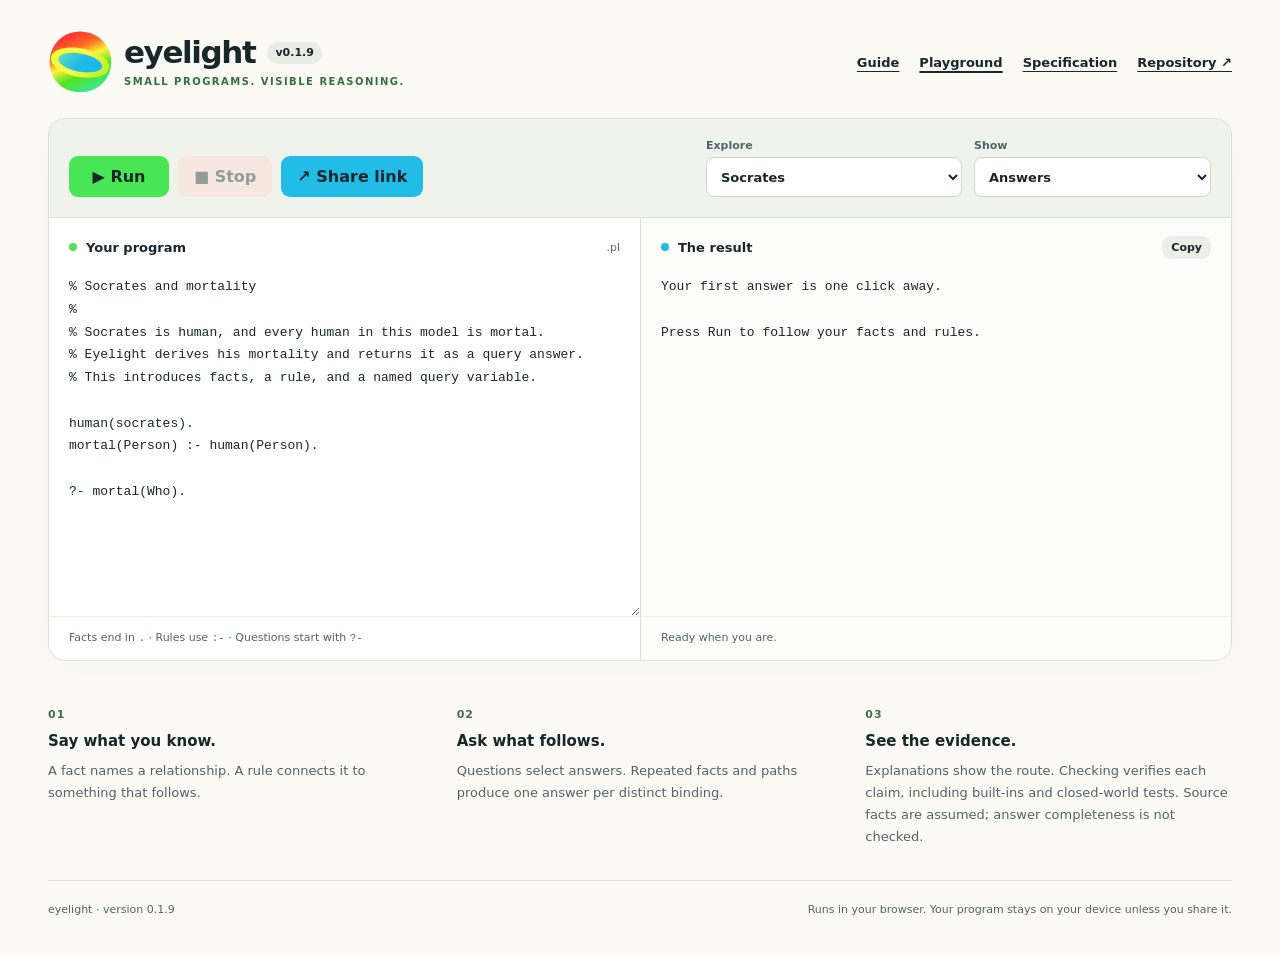
==== playground.html @ 54d63f7a "Remove duplicate documentation headings and refresh README and license" ====
<!doctype html>
<html lang="en">
<head>
  <meta charset="utf-8">
  <meta name="viewport" content="width=device-width, initial-scale=1">
  <meta name="description" content="Explore small logical programs, follow their explanations, and check their proofs with eyelight.">
  <title>eyelight playground</title>
  <link rel="icon" href="assets/eye.png" type="image/png">
  <link rel="stylesheet" href="playground.css">
</head>
<body>
  <main>
    <header class="masthead">
      <a class="brand" href="./" aria-label="eyelight home"><img src="assets/eye.png" width="64" height="64" alt=""><span class="brand-copy"><span class="brand-name">eyelight<span class="version" id="version">v0.1.9</span></span><span class="eyebrow">SMALL PROGRAMS. VISIBLE REASONING.</span></span></a>
      <nav class="site-nav" aria-label="Project">
        <a href="https://eyereasoner.github.io/eyelight/">Guide</a>
        <a href="https://eyereasoner.github.io/eyelight/playground/" aria-current="page">Playground</a>
        <a href="https://eyereasoner.github.io/eyelight/SPEC/">Specification</a>
        <a href="https://github.com/eyereasoner/eyelight">Repository ↗</a>
      </nav>
    </header>
    <h1 id="title" class="sr-only">Eyelight playground</h1>
    <section class="workspace" aria-label="Reasoning playground">
      <div class="toolbar">
        <div class="actions">
          <button type="button" id="run" class="run">▶ Run</button>
          <button type="button" id="stop" class="stop" disabled>■ Stop</button>
          <button type="button" id="share" class="share">↗ Share link</button>
        </div>
        <div class="selectors">
          <label>Explore<select id="example"><option value="">Your program</option><option value="socrates" selected>Socrates</option><option value="paths">Paths &amp; cycles</option><option value="path-discovery">Airport path discovery</option><option value="family">Family connections</option><option value="values">Names, text &amp; numbers</option><option value="rdf">RDF-shaped relations</option><option value="arithmetic">Built-in calculations</option><option value="negation">Stratified negation</option><option value="aggregation">Department budgets</option><option value="witnesses">Fresh tickets</option><option value="orders">Vouchers · all C1–C9</option><option value="deep-taxonomy-10">Taxonomy · 10 levels</option><option value="deep-taxonomy-100">Taxonomy · 100 levels</option><option value="deep-taxonomy-1000">Taxonomy · 1,000 levels</option><option value="deep-taxonomy-10000">Taxonomy · 10,000 levels</option><option value="deep-taxonomy-100000">Taxonomy · 100,000 levels</option></select></label>
          <label>Show<select id="mode"><option value="answers">Answers</option><option value="explain">Explanation</option><option value="proof">Proof certificate</option><option value="checked">Generate &amp; check proof</option><option value="check">Check saved proof</option></select></label>
        </div>
      </div>
      <div id="share-box" class="share-box" hidden><label for="share-url">Your share link</label><input id="share-url" readonly><button type="button" id="close-share" aria-label="Close share link">×</button></div>
      <div class="editors">
        <section class="panel" aria-labelledby="source-heading">
          <div class="panel-heading"><h2 id="source-heading"><span class="dot green"></span>Your program</h2><span>.pl</span></div>
          <label class="sr-only" for="source">Facts, rules, and queries</label>
          <textarea id="source" spellcheck="false" autocapitalize="off" autocomplete="off" autocorrect="off" aria-describedby="source-hint">% A first conclusion
human(socrates).
mortal(Person) :- human(Person).

?- mortal(Who).
</textarea>
          <p class="panel-hint" id="source-hint">Facts end in <code>.</code> · Rules use <code>:-</code> · Questions start with <code>?-</code></p>
        </section>
        <section class="panel output-panel" aria-labelledby="output-heading">
          <div class="panel-heading"><h2 id="output-heading"><span class="dot blue"></span>The result</h2><button type="button" id="copy">Copy</button></div>
          <pre id="output" tabindex="0" aria-label="Program output">Your first answer is one click away.

Press Run to find out who is mortal.</pre>
          <p class="panel-hint" id="status" role="status" aria-live="polite">Ready when you are.</p>
        </section>
      </div>
      <section class="panel saved-proof" id="saved-proof-panel" hidden aria-labelledby="proof-heading">
        <div class="panel-heading"><h2 id="proof-heading"><span class="dot coral"></span>Proof to check</h2><span>Keep its matching program above</span></div>
        <label class="sr-only" for="saved-proof">Saved proof certificate</label>
        <textarea id="saved-proof" spellcheck="false" autocapitalize="off" autocomplete="off" autocorrect="off" placeholder="Paste an eyelight-proof 1 certificate here."></textarea>
      </section>
    </section>
    <section class="notes" aria-label="How it works">
      <article><span class="number">01</span><h2>Say what you know.</h2><p>A fact names a relationship. A rule connects it to something that follows.</p></article>
      <article><span class="number">02</span><h2>Ask what follows.</h2><p>Questions select answers. Repeated facts and paths produce one answer per distinct binding.</p></article>
      <article><span class="number">03</span><h2>See the evidence.</h2><p>Explanations show the route. Checking verifies each claim, including built-ins and closed-world tests. Source facts are assumed; answer completeness is not checked.</p></article>
    </section>
    <footer><span>eyelight · version 0.1.9</span><span>Runs in your browser. Your program stays on your device unless you share it.</span></footer>
  </main>
  <script type="module" src="playground.js"></script>
</body>
</html>
---- playground.css ----
:root {
  color-scheme:light;
  --ink:#18272b;
  --muted:#526367;
  --paper:#fbfaf4;
  --line:#dce1d9;
  --green:#48e654;
  --coral:#ff472f;
  --cyan:#22bde7;
  --yellow:#fcfa44;
  font-family:Inter,ui-sans-serif,system-ui,-apple-system,BlinkMacSystemFont,"Segoe UI",sans-serif;
  color:var(--ink);
  background:var(--paper)
}
* {
  box-sizing:border-box
}
body {
  margin:0
}
button,select,input,textarea {
  font:inherit
}
button,select {
  cursor:pointer
}
button {
  border:0;
  border-radius:9px;
  padding:11px 16px;
  font-weight:750;
  color:var(--ink);
  transition:transform .12s,filter .12s
}
button:hover:enabled {
  filter:brightness(.97);
  transform:translateY(-1px)
}
button:disabled {
  opacity:.42;
  cursor:default
}
a {
  color:inherit;
  text-underline-offset:4px
}
:focus-visible {
  outline:3px solid #107b99;
  outline-offset:3px
}
main {
  max-width:1380px;
  margin:auto;
  padding:30px 48px
}
.masthead {
  display:flex;
  align-items:center;
  justify-content:space-between;
  gap:18px
}
.brand {
  display:flex;
  align-items:center;
  gap:12px;
  text-decoration:none;
  font-size:31px;
  font-weight:850;
  letter-spacing:-1.4px
}
.brand>span {
  display:flex;
  align-items:center;
  gap:12px
}
.brand img {
  object-fit:contain;
  flex:none;
  border-radius:50%
}
.version {
  font-size:11px;
  letter-spacing:0;
  font-weight:650;
  background:#e9eee5;
  padding:5px 8px;
  border-radius:20px
}
.guide-link {
  font-size:14px;
  font-weight:650
}
.site-nav {
  display: flex;
  flex-wrap: wrap;
  gap: 12px 20px;
  font-size: 13px;
  font-weight: 650;
}
.site-nav [aria-current="page"] {
  text-decoration-thickness: 2px;
}
.brand .brand-copy {
  flex-direction:column;
  align-items:flex-start;
  gap:4px;
  min-width:0
}
.brand-name {
  display:flex;
  align-items:center;
  gap:12px;
  line-height:1.15
}
.eyebrow {
  letter-spacing:1.5px;
  font-size:10px;
  line-height:1.4;
  font-weight:800;
  color:#34713c
}
h1 {
  font-size:clamp(32px,4.4vw,60px);
  line-height:1.08;
  letter-spacing:-2.5px;
  margin:0 0 20px
}
h1 span {
  color:#63746c
}
.workspace {
  margin-top:24px;
  border:1px solid var(--line);
  border-radius:17px;
  overflow:hidden;
  background:#fff;
  box-shadow:0 10px 45px #18272b05
}
.toolbar {
  display:flex;
  align-items:end;
  justify-content:space-between;
  flex-wrap:wrap;
  gap:18px;
  padding:20px;
  background:#f0f3eb;
  border-bottom:1px solid var(--line)
}
.actions {
  display:flex;
  gap:9px;
  flex-wrap:wrap
}
.run {
  background:var(--green);
  min-width:100px
}
.stop {
  background:#ffd7d0
}
.share {
  background:var(--cyan)
}
.selectors {
  display:flex;
  gap:12px;
  flex-wrap:wrap
}
.selectors label {
  display:flex;
  flex-direction:column;
  gap:5px;
  font-size:11px;
  font-weight:750;
  color:var(--muted)
}
select {
  background:#fff;
  border:1px solid #ced6cb;
  border-radius:8px;
  max-width:100%;
  padding:9px 30px 9px 10px;
  color:var(--ink);
  font-size:13px;
  min-height:40px
}
.editors {
  display:grid;
  grid-template-columns:minmax(0,1fr) minmax(0,1fr)
}
.panel {
  min-width:0;
  display:flex;
  flex-direction:column
}
.output-panel {
  border-left:1px solid var(--line);
  background:#fcfdfb
}
.panel-heading {
  display:flex;
  align-items:center;
  justify-content:space-between;
  gap:12px;
  padding:16px 20px;
  min-height:58px;
  font-size:11px;
  color:var(--muted)
}
.panel-heading h2 {
  font-size:13px;
  color:var(--ink);
  margin:0;
  display:flex;
  gap:9px;
  align-items:center
}
.panel-heading button {
  font-size:11px;
  padding:5px 9px;
  background:#eaf0e6
}
.dot {
  height:8px;
  width:8px;
  display:inline-block;
  border-radius:50%;
  flex-shrink:0
}
.green {
  background:var(--green)
}
.blue {
  background:var(--cyan)
}
.coral {
  background:var(--coral)
}
textarea,pre {
  font-family:ui-monospace,SFMono-Regular,Consolas,"Liberation Mono",monospace;
  font-size:13px;
  line-height:1.75;
  tab-size:4
}
textarea {
  width:100%;
  min-height:340px;
  resize:vertical;
  background:transparent;
  color:var(--ink);
  border:0;
  padding:0 20px 20px;
  outline-offset:-3px!important;
  border-radius:0
}
pre {
  white-space:pre-wrap;
  overflow-wrap:anywhere;
  margin:0;
  padding:0 20px 20px;
  min-height:340px;
  max-height:600px;
  overflow:auto;
  flex:1
}
.panel-hint {
  border-top:1px solid #edf0e9;
  color:var(--muted);
  font-size:11px;
  line-height:1.7;
  margin:0;
  padding:12px 20px;
  min-height:44px
}
.panel-hint code {
  font-size:11px
}
.error {
  color:#a82418
}
.saved-proof {
  border-top:1px solid var(--line)
}
.saved-proof textarea {
  min-height:190px
}
.saved-proof .panel-heading>span {
  font-size:11px
}
.share-box {
  display:flex;
  gap:10px;
  align-items:center;
  flex-wrap:wrap;
  padding:15px 20px;
  background:#effaff;
  border-bottom:1px solid var(--line);
  font-size:12px
}
.share-box input {
  flex:1;
  min-width:120px;
  font-size:12px;
  padding:8px;
  border:1px solid #bdd6de;
  border-radius:5px
}
.share-box button {
  padding:4px 9px;
  background:#d8edf4
}
.notes {
  display:grid;
  grid-template-columns:repeat(3,minmax(0,1fr));
  gap:42px;
  padding:42px 0 32px
}
.number {
  font-size:11px;
  color:#466d4a;
  font-weight:800;
  letter-spacing:1px
}
.notes h2 {
  font-size:15px;
  margin:10px 0
}
.notes p {
  font-size:13px;
  line-height:1.7;
  color:var(--muted);
  margin:0
}
footer {
  border-top:1px solid var(--line);
  display:flex;
  justify-content:space-between;
  gap:20px;
  padding:20px 0 5px;
  color:var(--muted);
  font-size:11px;
  line-height:1.7
}
.sr-only {
  position:absolute;
  width:1px;
  height:1px;
  padding:0;
  margin:-1px;
  overflow:hidden;
  clip:rect(0,0,0,0);
  white-space:nowrap;
  border:0
}
[hidden] {
  display:none!important
}
@media(max-width:760px) {
  main {
    padding:20px
  }
  .masthead {
    align-items:center
  }
  .brand {
    font-size:26px
  }
  .brand img {
    width:46px;
    height:46px
  }
  .brand-name {
    gap:8px
  }
  .brand .brand-copy {
    gap:3px
  }
  .eyebrow {
    font-size:9px;
    letter-spacing:.5px
  }
  .guide-link {
    font-size:12px
  }
  h1 {
    letter-spacing:-1.4px
  }
  .toolbar {
    padding:15px;
    align-items:stretch
  }
  .actions {
    width:100%
  }
  .actions button {
    flex:1;
    padding:11px 10px;
    font-size:13px
  }
  .selectors {
    width:100%;
    gap:10px
  }
  .selectors label {
    flex:1;
    min-width:0
  }
  select {
    width:100%;
    font-size:12px
  }
  .editors {
    grid-template-columns:minmax(0,1fr)
  }
  .output-panel {
    border-left:0;
    border-top:1px solid var(--line)
  }
  textarea,pre {
    font-size:13px;
    min-height:260px
  }
  .panel-heading {
    padding:15px
  }
  .panel-hint {
    padding:11px 15px
  }
  textarea,pre {
    padding-left:15px;
    padding-right:15px
  }
  .notes {
    grid-template-columns:1fr;
    gap:22px;
    padding:28px 0
  }
  .notes article {
    display:grid;
    grid-template-columns:26px 1fr;
    gap:0 10px
  }
  .number {
    grid-row:1/3;
    margin-top:3px
  }
  .notes h2 {
    margin:0 0 7px
  }
  .notes p {
    grid-column:2
  }
  footer {
    flex-direction:column;
    gap:8px
  }
  .saved-proof .panel-heading {
    align-items:start;
    flex-direction:column;
    gap:6px
  }
}
@media(prefers-reduced-motion:reduce) {
  button {
    transition:none
  }
}
@media (max-width: 760px) {
  .masthead {
    flex-wrap: wrap;
  }
  .site-nav {
    width: 100%;
    gap: 10px 16px;
    font-size: 12px;
  }
}
@media(max-width:760px) {
  .brand {
    font-size:24px;
    gap:8px
  }
  .brand img {
    width:42px;
    height:42px
  }
  .guide-link {
    font-size:11px;
    white-space:nowrap
  }
  .actions button {
    font-size:12px;
    white-space:nowrap
  }
  textarea,select {
    font-size:16px
  }
}
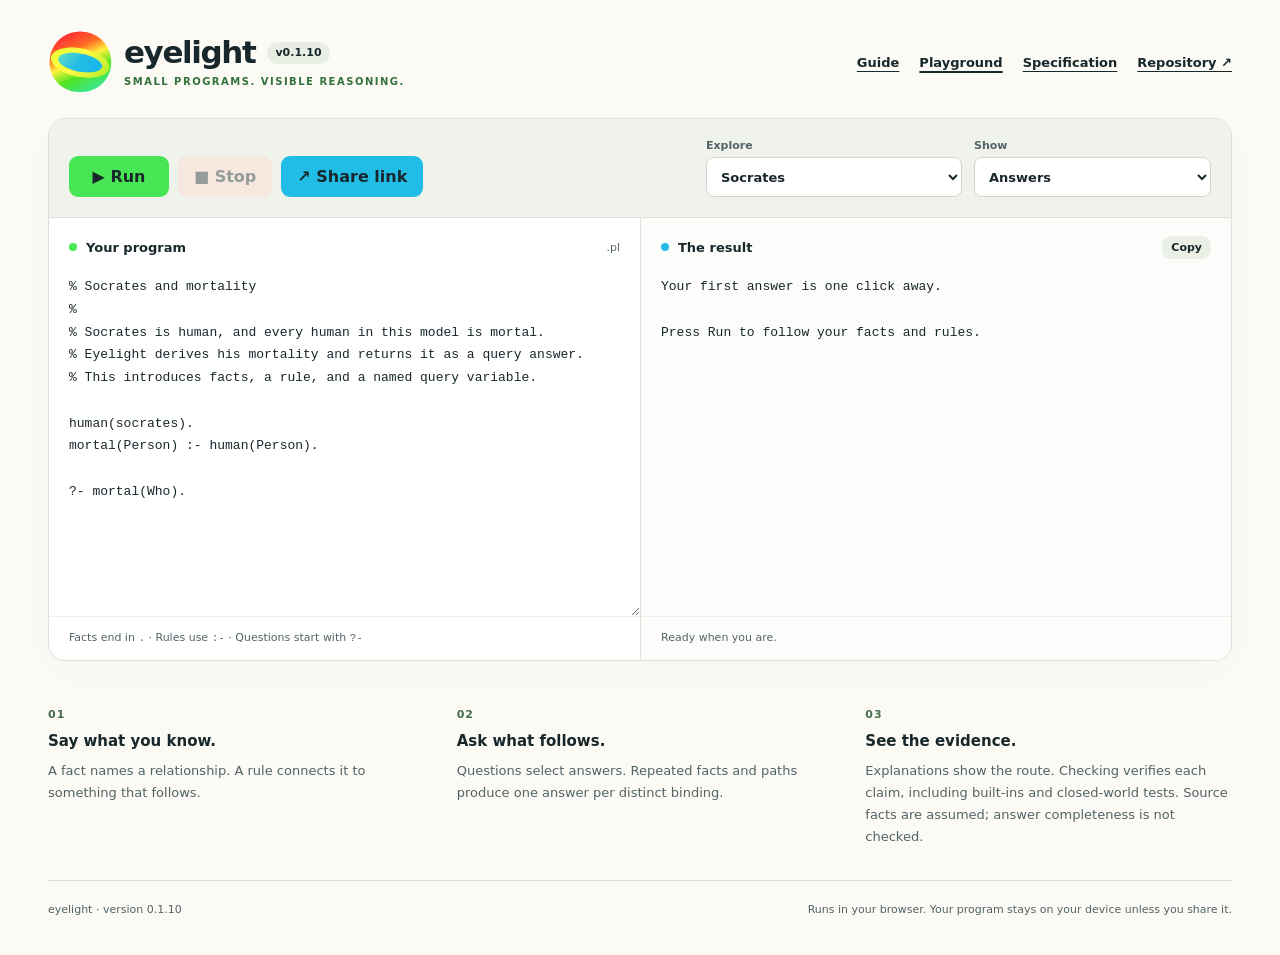
==== commit 83074da1: "Restructure the specification in RFC style with linked contents" ====
--- a/playground.html
+++ b/playground.html
@@ -11,7 +11,7 @@
 <body>
   <main>
     <header class="masthead">
-      <a class="brand" href="./" aria-label="eyelight home"><img src="assets/eye.png" width="64" height="64" alt=""><span class="brand-copy"><span class="brand-name">eyelight<span class="version" id="version">v0.1.9</span></span><span class="eyebrow">SMALL PROGRAMS. VISIBLE REASONING.</span></span></a>
+      <a class="brand" href="./" aria-label="eyelight home"><img src="assets/eye.png" width="64" height="64" alt=""><span class="brand-copy"><span class="brand-name">eyelight<span class="version" id="version">v0.1.10</span></span><span class="eyebrow">SMALL PROGRAMS. VISIBLE REASONING.</span></span></a>
       <nav class="site-nav" aria-label="Project">
         <a href="https://eyereasoner.github.io/eyelight/">Guide</a>
         <a href="https://eyereasoner.github.io/eyelight/playground/" aria-current="page">Playground</a>
@@ -64,7 +64,7 @@
       <article><span class="number">02</span><h2>Ask what follows.</h2><p>Questions select answers. Repeated facts and paths produce one answer per distinct binding.</p></article>
       <article><span class="number">03</span><h2>See the evidence.</h2><p>Explanations show the route. Checking verifies each claim, including built-ins and closed-world tests. Source facts are assumed; answer completeness is not checked.</p></article>
     </section>
-    <footer><span>eyelight · version 0.1.9</span><span>Runs in your browser. Your program stays on your device unless you share it.</span></footer>
+    <footer><span>eyelight · version 0.1.10</span><span>Runs in your browser. Your program stays on your device unless you share it.</span></footer>
   </main>
   <script type="module" src="playground.js"></script>
 </body>
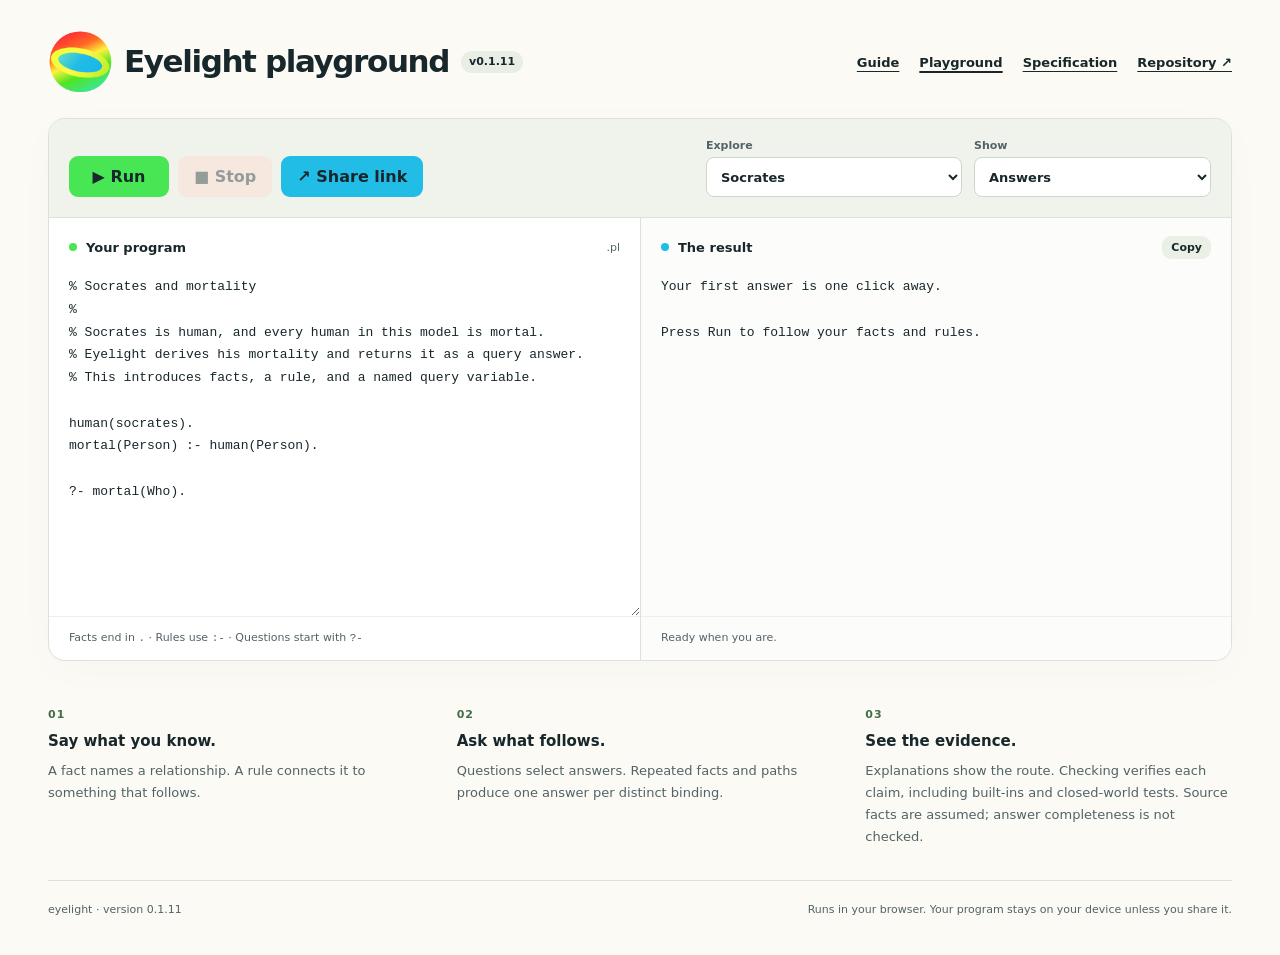
==== commit 1688e002: "Clarify the playground title" ====
--- a/playground.html
+++ b/playground.html
@@ -11,7 +11,7 @@
 <body>
   <main>
     <header class="masthead">
-      <a class="brand" href="./" aria-label="eyelight home"><img src="assets/eye.png" width="64" height="64" alt=""><span class="brand-copy"><span class="brand-name">eyelight<span class="version" id="version">v0.1.10</span></span><span class="eyebrow">SMALL PROGRAMS. VISIBLE REASONING.</span></span></a>
+      <a class="brand" href="./" aria-label="eyelight home"><img src="assets/eye.png" width="64" height="64" alt=""><span class="brand-copy"><span class="brand-name">Eyelight playground<span class="version" id="version">v0.1.11</span></span></span></a>
       <nav class="site-nav" aria-label="Project">
         <a href="https://eyereasoner.github.io/eyelight/">Guide</a>
         <a href="https://eyereasoner.github.io/eyelight/playground/" aria-current="page">Playground</a>
@@ -64,7 +64,7 @@
       <article><span class="number">02</span><h2>Ask what follows.</h2><p>Questions select answers. Repeated facts and paths produce one answer per distinct binding.</p></article>
       <article><span class="number">03</span><h2>See the evidence.</h2><p>Explanations show the route. Checking verifies each claim, including built-ins and closed-world tests. Source facts are assumed; answer completeness is not checked.</p></article>
     </section>
-    <footer><span>eyelight · version 0.1.10</span><span>Runs in your browser. Your program stays on your device unless you share it.</span></footer>
+    <footer><span>eyelight · version 0.1.11</span><span>Runs in your browser. Your program stays on your device unless you share it.</span></footer>
   </main>
   <script type="module" src="playground.js"></script>
 </body>
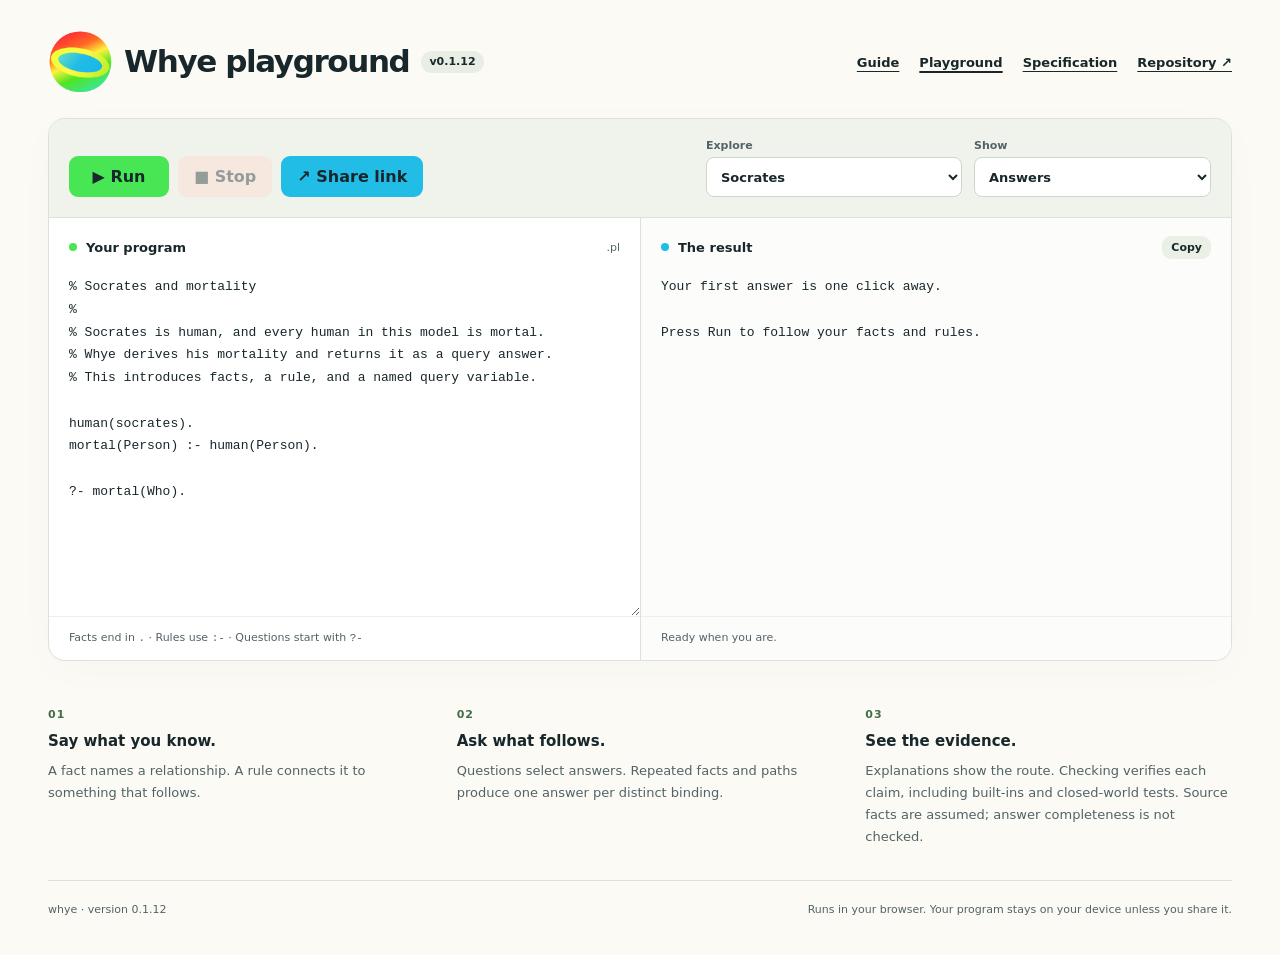
==== commit e27d585b: "Release v0.1.12" ====
--- a/playground.html
+++ b/playground.html
@@ -3,23 +3,23 @@
 <head>
   <meta charset="utf-8">
   <meta name="viewport" content="width=device-width, initial-scale=1">
-  <meta name="description" content="Explore small logical programs, follow their explanations, and check their proofs with eyelight.">
-  <title>eyelight playground</title>
+  <meta name="description" content="Explore small logical programs, follow their explanations, and check their proofs with whye.">
+  <title>whye playground</title>
   <link rel="icon" href="assets/eye.png" type="image/png">
   <link rel="stylesheet" href="playground.css">
 </head>
 <body>
   <main>
     <header class="masthead">
-      <a class="brand" href="./" aria-label="eyelight home"><img src="assets/eye.png" width="64" height="64" alt=""><span class="brand-copy"><span class="brand-name">Eyelight playground<span class="version" id="version">v0.1.11</span></span></span></a>
+      <a class="brand" href="./" aria-label="whye home"><img src="assets/eye.png" width="64" height="64" alt=""><span class="brand-copy"><span class="brand-name">Whye playground<span class="version" id="version">v0.1.12</span></span></span></a>
       <nav class="site-nav" aria-label="Project">
-        <a href="https://eyereasoner.github.io/eyelight/">Guide</a>
-        <a href="https://eyereasoner.github.io/eyelight/playground/" aria-current="page">Playground</a>
-        <a href="https://eyereasoner.github.io/eyelight/SPEC/">Specification</a>
-        <a href="https://github.com/eyereasoner/eyelight">Repository ↗</a>
+        <a href="https://eyereasoner.github.io/whye/">Guide</a>
+        <a href="https://eyereasoner.github.io/whye/playground/" aria-current="page">Playground</a>
+        <a href="https://eyereasoner.github.io/whye/SPEC/">Specification</a>
+        <a href="https://github.com/eyereasoner/whye">Repository ↗</a>
       </nav>
     </header>
-    <h1 id="title" class="sr-only">Eyelight playground</h1>
+    <h1 id="title" class="sr-only">Whye playground</h1>
     <section class="workspace" aria-label="Reasoning playground">
       <div class="toolbar">
         <div class="actions">
@@ -56,7 +56,7 @@
       <section class="panel saved-proof" id="saved-proof-panel" hidden aria-labelledby="proof-heading">
         <div class="panel-heading"><h2 id="proof-heading"><span class="dot coral"></span>Proof to check</h2><span>Keep its matching program above</span></div>
         <label class="sr-only" for="saved-proof">Saved proof certificate</label>
-        <textarea id="saved-proof" spellcheck="false" autocapitalize="off" autocomplete="off" autocorrect="off" placeholder="Paste an eyelight-proof 1 certificate here."></textarea>
+        <textarea id="saved-proof" spellcheck="false" autocapitalize="off" autocomplete="off" autocorrect="off" placeholder="Paste a whye-proof 1 certificate here."></textarea>
       </section>
     </section>
     <section class="notes" aria-label="How it works">
@@ -64,7 +64,7 @@
       <article><span class="number">02</span><h2>Ask what follows.</h2><p>Questions select answers. Repeated facts and paths produce one answer per distinct binding.</p></article>
       <article><span class="number">03</span><h2>See the evidence.</h2><p>Explanations show the route. Checking verifies each claim, including built-ins and closed-world tests. Source facts are assumed; answer completeness is not checked.</p></article>
     </section>
-    <footer><span>eyelight · version 0.1.11</span><span>Runs in your browser. Your program stays on your device unless you share it.</span></footer>
+    <footer><span>whye · version 0.1.12</span><span>Runs in your browser. Your program stays on your device unless you share it.</span></footer>
   </main>
   <script type="module" src="playground.js"></script>
 </body>
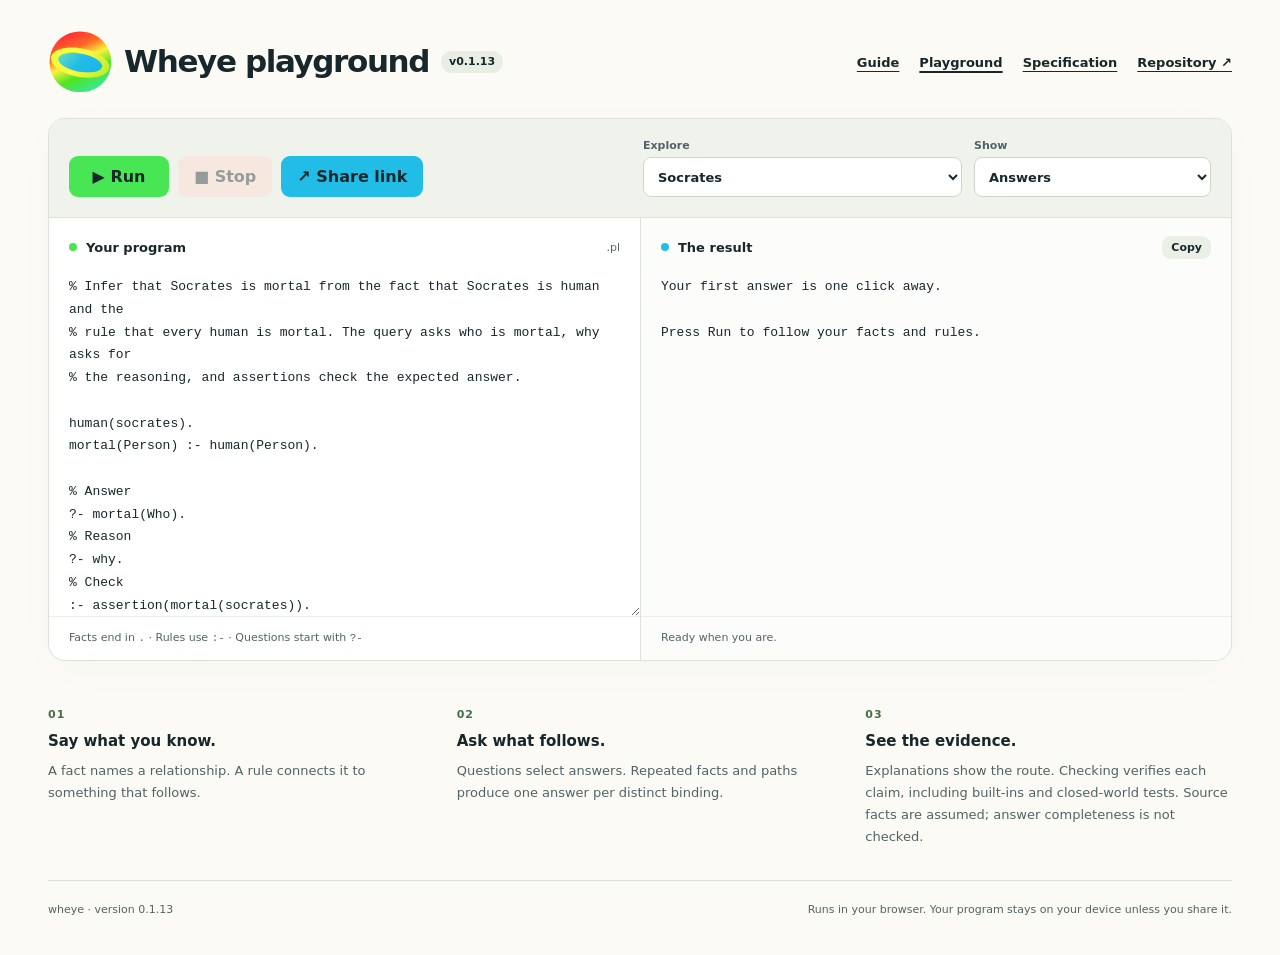
==== commit f4f23d5f: "Release v0.1.13" ====
--- a/playground.html
+++ b/playground.html
@@ -3,23 +3,23 @@
 <head>
   <meta charset="utf-8">
   <meta name="viewport" content="width=device-width, initial-scale=1">
-  <meta name="description" content="Explore small logical programs, follow their explanations, and check their proofs with whye.">
-  <title>whye playground</title>
+  <meta name="description" content="Explore small logical programs, follow their explanations, and check their proofs with wheye.">
+  <title>wheye playground</title>
   <link rel="icon" href="assets/eye.png" type="image/png">
   <link rel="stylesheet" href="playground.css">
 </head>
 <body>
   <main>
     <header class="masthead">
-      <a class="brand" href="./" aria-label="whye home"><img src="assets/eye.png" width="64" height="64" alt=""><span class="brand-copy"><span class="brand-name">Whye playground<span class="version" id="version">v0.1.12</span></span></span></a>
+      <a class="brand" href="./" aria-label="wheye home"><img src="assets/eye.png" width="64" height="64" alt=""><span class="brand-copy"><span class="brand-name">Wheye playground<span class="version" id="version">v0.1.13</span></span></span></a>
       <nav class="site-nav" aria-label="Project">
-        <a href="https://eyereasoner.github.io/whye/">Guide</a>
-        <a href="https://eyereasoner.github.io/whye/playground/" aria-current="page">Playground</a>
-        <a href="https://eyereasoner.github.io/whye/SPEC/">Specification</a>
-        <a href="https://github.com/eyereasoner/whye">Repository ↗</a>
+        <a href="https://eyereasoner.github.io/wheye/">Guide</a>
+        <a href="https://eyereasoner.github.io/wheye/playground/" aria-current="page">Playground</a>
+        <a href="https://eyereasoner.github.io/wheye/SPEC/">Specification</a>
+        <a href="https://github.com/eyereasoner/wheye">Repository ↗</a>
       </nav>
     </header>
-    <h1 id="title" class="sr-only">Whye playground</h1>
+    <h1 id="title" class="sr-only">Wheye playground</h1>
     <section class="workspace" aria-label="Reasoning playground">
       <div class="toolbar">
         <div class="actions">
@@ -28,7 +28,99 @@
           <button type="button" id="share" class="share">↗ Share link</button>
         </div>
         <div class="selectors">
-          <label>Explore<select id="example"><option value="">Your program</option><option value="socrates" selected>Socrates</option><option value="paths">Paths &amp; cycles</option><option value="path-discovery">Airport path discovery</option><option value="family">Family connections</option><option value="values">Names, text &amp; numbers</option><option value="rdf">RDF-shaped relations</option><option value="arithmetic">Built-in calculations</option><option value="negation">Stratified negation</option><option value="aggregation">Department budgets</option><option value="witnesses">Fresh tickets</option><option value="orders">Vouchers · all C1–C9</option><option value="deep-taxonomy-10">Taxonomy · 10 levels</option><option value="deep-taxonomy-100">Taxonomy · 100 levels</option><option value="deep-taxonomy-1000">Taxonomy · 1,000 levels</option><option value="deep-taxonomy-10000">Taxonomy · 10,000 levels</option><option value="deep-taxonomy-100000">Taxonomy · 100,000 levels</option></select></label>
+          <label>Explore<select id="example">
+              <option value="socrates">Socrates</option>
+              <option value="abstract-interpretation">Abstract interpretation</option>
+              <option value="access-control-policy">Access control policy</option>
+              <option value="ackermann">Ackermann</option>
+              <option value="age">Age</option>
+              <option value="aggregation">Aggregation</option>
+              <option value="animals">Animals</option>
+              <option value="arithmetic">Arithmetic</option>
+              <option value="battery-dispatch">Battery dispatch</option>
+              <option value="bayes-diagnosis">Bayes diagnosis</option>
+              <option value="beam-deflection">Beam deflection</option>
+              <option value="binomial-vandermonde">Binomial vandermonde</option>
+              <option value="braking-distance">Braking distance</option>
+              <option value="buck-converter-design">Buck converter design</option>
+              <option value="collatz">Collatz</option>
+              <option value="complex">Complex</option>
+              <option value="control-system">Control system</option>
+              <option value="critical-path-schedule">Critical path schedule</option>
+              <option value="data-quality-audit">Data quality audit</option>
+              <option value="deep-taxonomy-10">Deep taxonomy 10</option>
+              <option value="deep-taxonomy-100">Deep taxonomy 100</option>
+              <option value="deep-taxonomy-1000">Deep taxonomy 1000</option>
+              <option value="deep-taxonomy-10000">Deep taxonomy 10000</option>
+              <option value="deep-taxonomy-100000">Deep taxonomy 100000</option>
+              <option value="delfour">Delfour</option>
+              <option value="dijkstra">Dijkstra</option>
+              <option value="dog-license">Dog license</option>
+              <option value="easter">Easter</option>
+              <option value="electrical-rc-filter">Electrical rc filter</option>
+              <option value="explainable-ev-depot-configuration">Explainable ev depot configuration</option>
+              <option value="expression-eval">Expression eval</option>
+              <option value="family">Family</option>
+              <option value="family-cousins">Family cousins</option>
+              <option value="fft8-numeric">Fft8 numeric</option>
+              <option value="fibonacci">Fibonacci</option>
+              <option value="field-nitrogen-balance">Field nitrogen balance</option>
+              <option value="flute-puzzle">Flute puzzle</option>
+              <option value="french-cities">French cities</option>
+              <option value="friends">Friends</option>
+              <option value="good-cobbler">Good cobbler</option>
+              <option value="gps">Gps</option>
+              <option value="gray-code-counter">Gray code counter</option>
+              <option value="hamming-code">Hamming code</option>
+              <option value="hanoi">Hanoi</option>
+              <option value="interval-relations">Interval relations</option>
+              <option value="inventory">Inventory</option>
+              <option value="job-shop-scheduling">Job shop scheduling</option>
+              <option value="knapsack-optimization">Knapsack optimization</option>
+              <option value="lagrange-cosets">Lagrange cosets</option>
+              <option value="least-squares-regression">Least squares regression</option>
+              <option value="list-collection">List collection</option>
+              <option value="lists">Lists</option>
+              <option value="matrix-multiplication">Matrix multiplication</option>
+              <option value="modular-exponentiation">Modular exponentiation</option>
+              <option value="negation">Negation</option>
+              <option value="newton-raphson">Newton raphson</option>
+              <option value="observability-log-correlation">Observability log correlation</option>
+              <option value="orbital-transfer-design">Orbital transfer design</option>
+              <option value="orders">Orders</option>
+              <option value="padovan">Padovan</option>
+              <option value="paraconsistent-animals">Paraconsistent animals</option>
+              <option value="path-discovery">Path discovery</option>
+              <option value="paths">Paths</option>
+              <option value="peano">Peano</option>
+              <option value="peasant">Peasant</option>
+              <option value="pell-equation">Pell equation</option>
+              <option value="permissions">Permissions</option>
+              <option value="policy-risk">Policy risk</option>
+              <option value="polynomial">Polynomial</option>
+              <option value="queens">Queens</option>
+              <option value="radioactive-decay">Radioactive decay</option>
+              <option value="rdf">Rdf</option>
+              <option value="research-portal">Research portal</option>
+              <option value="sbom-vulnerability-response">Sbom vulnerability response</option>
+              <option value="schema-inference">Schema inference</option>
+              <option value="service-outage-recovery">Service outage recovery</option>
+              <option value="shortest-path">Shortest path</option>
+              <option value="sieve">Sieve</option>
+              <option value="state-transitions">State transitions</option>
+              <option value="statistics-summary">Statistics summary</option>
+              <option value="symbolic-derivative">Symbolic derivative</option>
+              <option value="term-structure">Term structure</option>
+              <option value="text-processing">Text processing</option>
+              <option value="turing">Turing</option>
+              <option value="type-inference">Type inference</option>
+              <option value="unification">Unification</option>
+              <option value="values">Values</option>
+              <option value="vector-similarity">Vector similarity</option>
+              <option value="weighted-interval-scheduling">Weighted interval scheduling</option>
+              <option value="wind-turbine">Wind turbine</option>
+              <option value="witnesses">Witnesses</option>
+            </select></label>
           <label>Show<select id="mode"><option value="answers">Answers</option><option value="explain">Explanation</option><option value="proof">Proof certificate</option><option value="checked">Generate &amp; check proof</option><option value="check">Check saved proof</option></select></label>
         </div>
       </div>
@@ -56,7 +148,7 @@
       <section class="panel saved-proof" id="saved-proof-panel" hidden aria-labelledby="proof-heading">
         <div class="panel-heading"><h2 id="proof-heading"><span class="dot coral"></span>Proof to check</h2><span>Keep its matching program above</span></div>
         <label class="sr-only" for="saved-proof">Saved proof certificate</label>
-        <textarea id="saved-proof" spellcheck="false" autocapitalize="off" autocomplete="off" autocorrect="off" placeholder="Paste a whye-proof 1 certificate here."></textarea>
+        <textarea id="saved-proof" spellcheck="false" autocapitalize="off" autocomplete="off" autocorrect="off" placeholder="Paste a wheye-proof 1 certificate here."></textarea>
       </section>
     </section>
     <section class="notes" aria-label="How it works">
@@ -64,7 +156,7 @@
       <article><span class="number">02</span><h2>Ask what follows.</h2><p>Questions select answers. Repeated facts and paths produce one answer per distinct binding.</p></article>
       <article><span class="number">03</span><h2>See the evidence.</h2><p>Explanations show the route. Checking verifies each claim, including built-ins and closed-world tests. Source facts are assumed; answer completeness is not checked.</p></article>
     </section>
-    <footer><span>whye · version 0.1.12</span><span>Runs in your browser. Your program stays on your device unless you share it.</span></footer>
+    <footer><span>wheye · version 0.1.13</span><span>Runs in your browser. Your program stays on your device unless you share it.</span></footer>
   </main>
   <script type="module" src="playground.js"></script>
 </body>
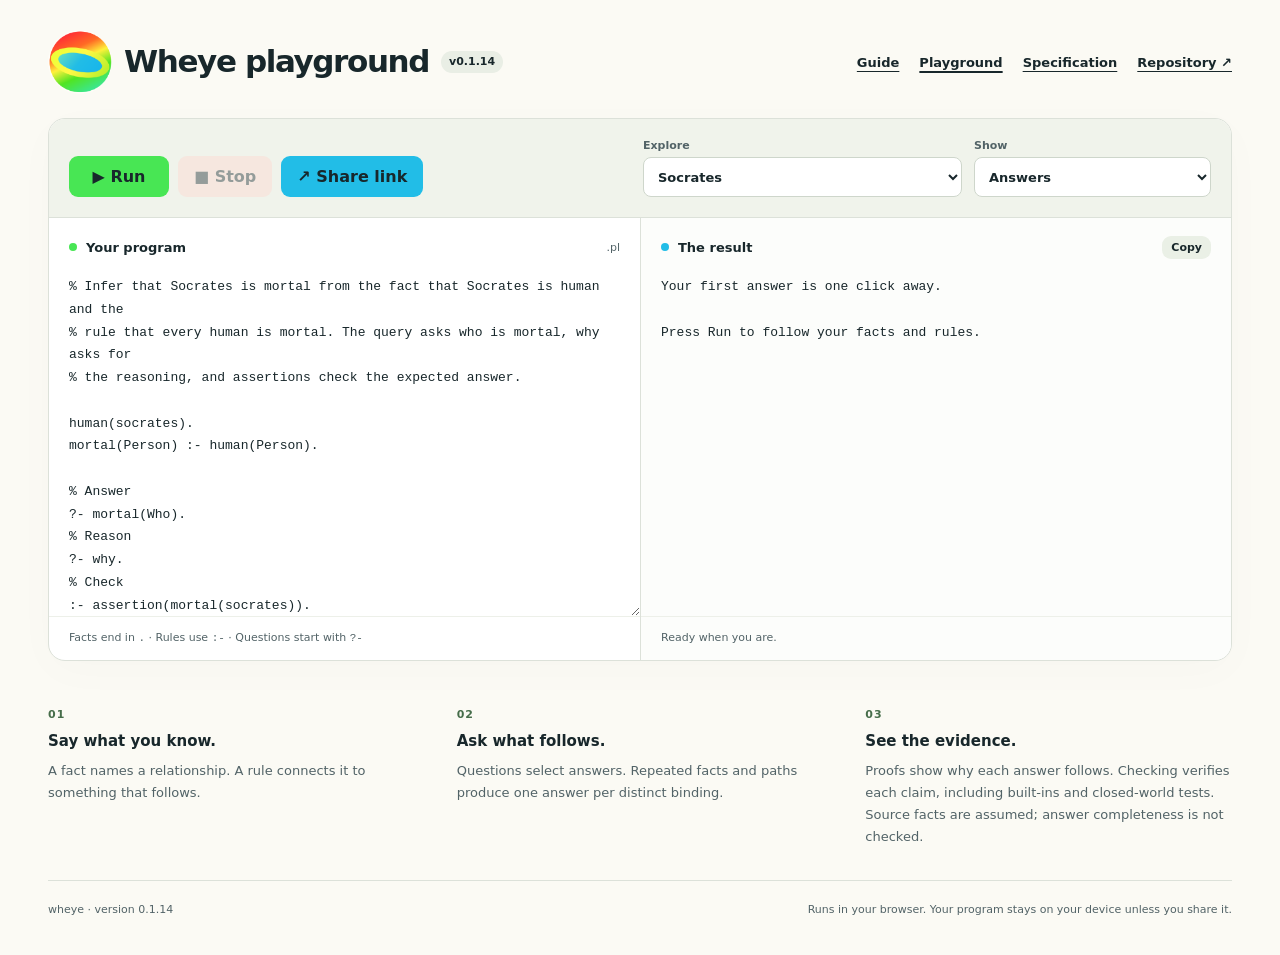
==== commit a689cdd4: "Release v0.1.14" ====
--- a/playground.html
+++ b/playground.html
@@ -11,7 +11,7 @@
 <body>
   <main>
     <header class="masthead">
-      <a class="brand" href="./" aria-label="wheye home"><img src="assets/eye.png" width="64" height="64" alt=""><span class="brand-copy"><span class="brand-name">Wheye playground<span class="version" id="version">v0.1.13</span></span></span></a>
+      <a class="brand" href="./" aria-label="wheye home"><img src="assets/eye.png" width="64" height="64" alt=""><span class="brand-copy"><span class="brand-name">Wheye playground<span class="version" id="version">v0.1.14</span></span></span></a>
       <nav class="site-nav" aria-label="Project">
         <a href="https://eyereasoner.github.io/wheye/">Guide</a>
         <a href="https://eyereasoner.github.io/wheye/playground/" aria-current="page">Playground</a>
@@ -121,7 +121,7 @@
               <option value="wind-turbine">Wind turbine</option>
               <option value="witnesses">Witnesses</option>
             </select></label>
-          <label>Show<select id="mode"><option value="answers">Answers</option><option value="explain">Explanation</option><option value="proof">Proof certificate</option><option value="checked">Generate &amp; check proof</option><option value="check">Check saved proof</option></select></label>
+          <label>Show<select id="mode"><option value="answers">Answers</option><option value="proof">Proof</option><option value="checked">Generate &amp; check proof</option><option value="check">Check saved proof</option></select></label>
         </div>
       </div>
       <div id="share-box" class="share-box" hidden><label for="share-url">Your share link</label><input id="share-url" readonly><button type="button" id="close-share" aria-label="Close share link">×</button></div>
@@ -147,16 +147,16 @@
       </div>
       <section class="panel saved-proof" id="saved-proof-panel" hidden aria-labelledby="proof-heading">
         <div class="panel-heading"><h2 id="proof-heading"><span class="dot coral"></span>Proof to check</h2><span>Keep its matching program above</span></div>
-        <label class="sr-only" for="saved-proof">Saved proof certificate</label>
-        <textarea id="saved-proof" spellcheck="false" autocapitalize="off" autocomplete="off" autocorrect="off" placeholder="Paste a wheye-proof 1 certificate here."></textarea>
+        <label class="sr-only" for="saved-proof">Saved proof</label>
+        <textarea id="saved-proof" spellcheck="false" autocapitalize="off" autocomplete="off" autocorrect="off" placeholder="Paste a proof here."></textarea>
       </section>
     </section>
     <section class="notes" aria-label="How it works">
       <article><span class="number">01</span><h2>Say what you know.</h2><p>A fact names a relationship. A rule connects it to something that follows.</p></article>
       <article><span class="number">02</span><h2>Ask what follows.</h2><p>Questions select answers. Repeated facts and paths produce one answer per distinct binding.</p></article>
-      <article><span class="number">03</span><h2>See the evidence.</h2><p>Explanations show the route. Checking verifies each claim, including built-ins and closed-world tests. Source facts are assumed; answer completeness is not checked.</p></article>
+      <article><span class="number">03</span><h2>See the evidence.</h2><p>Proofs show why each answer follows. Checking verifies each claim, including built-ins and closed-world tests. Source facts are assumed; answer completeness is not checked.</p></article>
     </section>
-    <footer><span>wheye · version 0.1.13</span><span>Runs in your browser. Your program stays on your device unless you share it.</span></footer>
+    <footer><span>wheye · version 0.1.14</span><span>Runs in your browser. Your program stays on your device unless you share it.</span></footer>
   </main>
   <script type="module" src="playground.js"></script>
 </body>
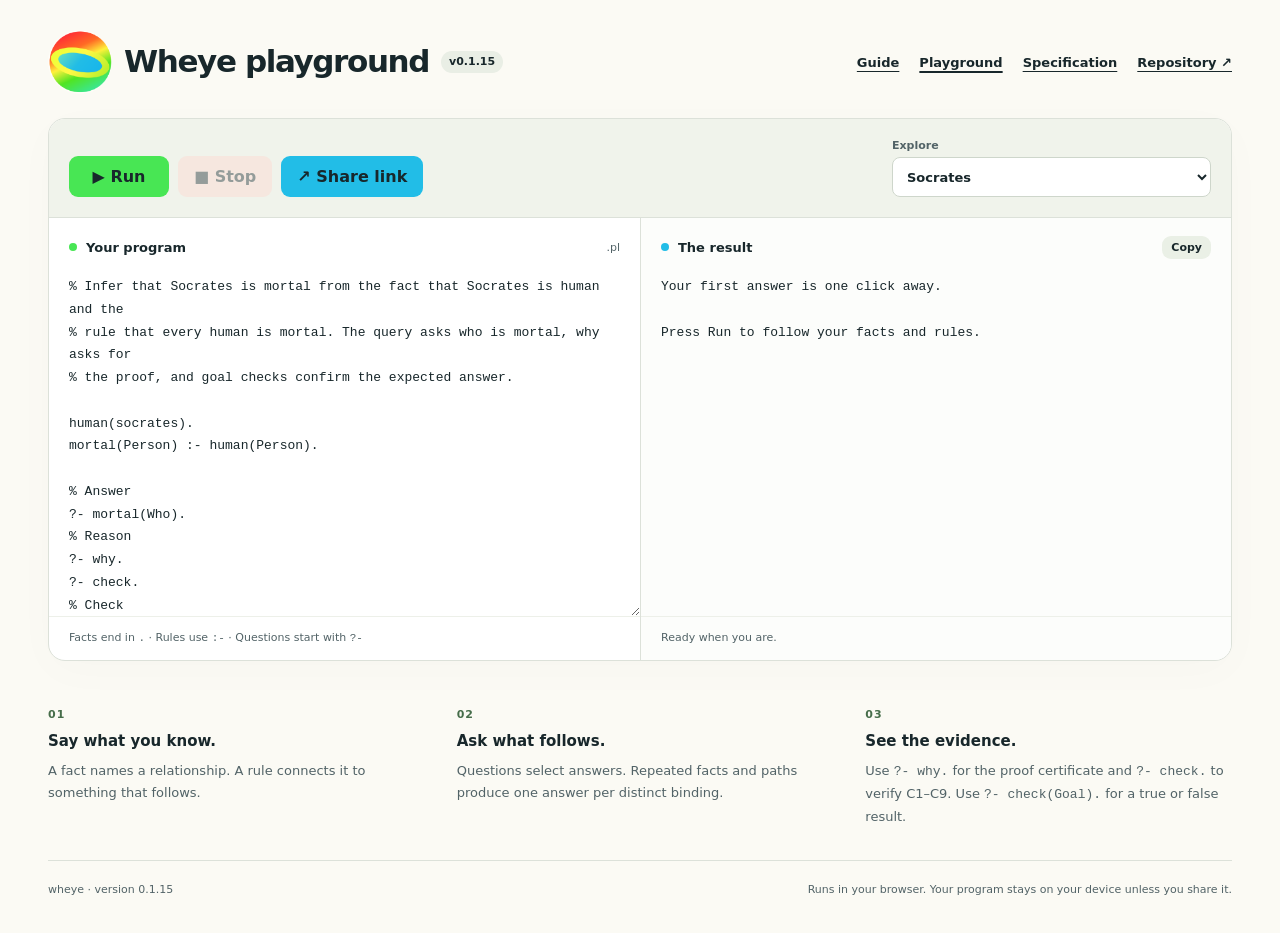
==== commit d7f297d0: "Release v0.1.15" ====
--- a/playground.html
+++ b/playground.html
@@ -3,7 +3,7 @@
 <head>
   <meta charset="utf-8">
   <meta name="viewport" content="width=device-width, initial-scale=1">
-  <meta name="description" content="Explore small logical programs, follow their explanations, and check their proofs with wheye.">
+  <meta name="description" content="Explore logical programs, get answers, and check proof certificates with wheye.">
   <title>wheye playground</title>
   <link rel="icon" href="assets/eye.png" type="image/png">
   <link rel="stylesheet" href="playground.css">
@@ -11,7 +11,7 @@
 <body>
   <main>
     <header class="masthead">
-      <a class="brand" href="./" aria-label="wheye home"><img src="assets/eye.png" width="64" height="64" alt=""><span class="brand-copy"><span class="brand-name">Wheye playground<span class="version" id="version">v0.1.14</span></span></span></a>
+      <a class="brand" href="./" aria-label="wheye home"><img src="assets/eye.png" width="64" height="64" alt=""><span class="brand-copy"><span class="brand-name">Wheye playground<span class="version" id="version">v0.1.15</span></span></span></a>
       <nav class="site-nav" aria-label="Project">
         <a href="https://eyereasoner.github.io/wheye/">Guide</a>
         <a href="https://eyereasoner.github.io/wheye/playground/" aria-current="page">Playground</a>
@@ -121,7 +121,6 @@
               <option value="wind-turbine">Wind turbine</option>
               <option value="witnesses">Witnesses</option>
             </select></label>
-          <label>Show<select id="mode"><option value="answers">Answers</option><option value="proof">Proof</option><option value="checked">Generate &amp; check proof</option><option value="check">Check saved proof</option></select></label>
         </div>
       </div>
       <div id="share-box" class="share-box" hidden><label for="share-url">Your share link</label><input id="share-url" readonly><button type="button" id="close-share" aria-label="Close share link">×</button></div>
@@ -145,18 +144,13 @@
           <p class="panel-hint" id="status" role="status" aria-live="polite">Ready when you are.</p>
         </section>
       </div>
-      <section class="panel saved-proof" id="saved-proof-panel" hidden aria-labelledby="proof-heading">
-        <div class="panel-heading"><h2 id="proof-heading"><span class="dot coral"></span>Proof to check</h2><span>Keep its matching program above</span></div>
-        <label class="sr-only" for="saved-proof">Saved proof</label>
-        <textarea id="saved-proof" spellcheck="false" autocapitalize="off" autocomplete="off" autocorrect="off" placeholder="Paste a proof here."></textarea>
-      </section>
     </section>
     <section class="notes" aria-label="How it works">
       <article><span class="number">01</span><h2>Say what you know.</h2><p>A fact names a relationship. A rule connects it to something that follows.</p></article>
       <article><span class="number">02</span><h2>Ask what follows.</h2><p>Questions select answers. Repeated facts and paths produce one answer per distinct binding.</p></article>
-      <article><span class="number">03</span><h2>See the evidence.</h2><p>Proofs show why each answer follows. Checking verifies each claim, including built-ins and closed-world tests. Source facts are assumed; answer completeness is not checked.</p></article>
+      <article><span class="number">03</span><h2>See the evidence.</h2><p>Use <code>?- why.</code> for the proof certificate and <code>?- check.</code> to verify C1–C9. Use <code>?- check(Goal).</code> for a true or false result.</p></article>
     </section>
-    <footer><span>wheye · version 0.1.14</span><span>Runs in your browser. Your program stays on your device unless you share it.</span></footer>
+    <footer><span>wheye · version 0.1.15</span><span>Runs in your browser. Your program stays on your device unless you share it.</span></footer>
   </main>
   <script type="module" src="playground.js"></script>
 </body>
--- a/playground.css
+++ b/playground.css
@@ -278,15 +278,6 @@
 .error {
   color:#a82418
 }
-.saved-proof {
-  border-top:1px solid var(--line)
-}
-.saved-proof textarea {
-  min-height:190px
-}
-.saved-proof .panel-heading>span {
-  font-size:11px
-}
 .share-box {
   display:flex;
   gap:10px;
@@ -454,11 +445,6 @@
     flex-direction:column;
     gap:8px
   }
-  .saved-proof .panel-heading {
-    align-items:start;
-    flex-direction:column;
-    gap:6px
-  }
 }
 @media(prefers-reduced-motion:reduce) {
   button {
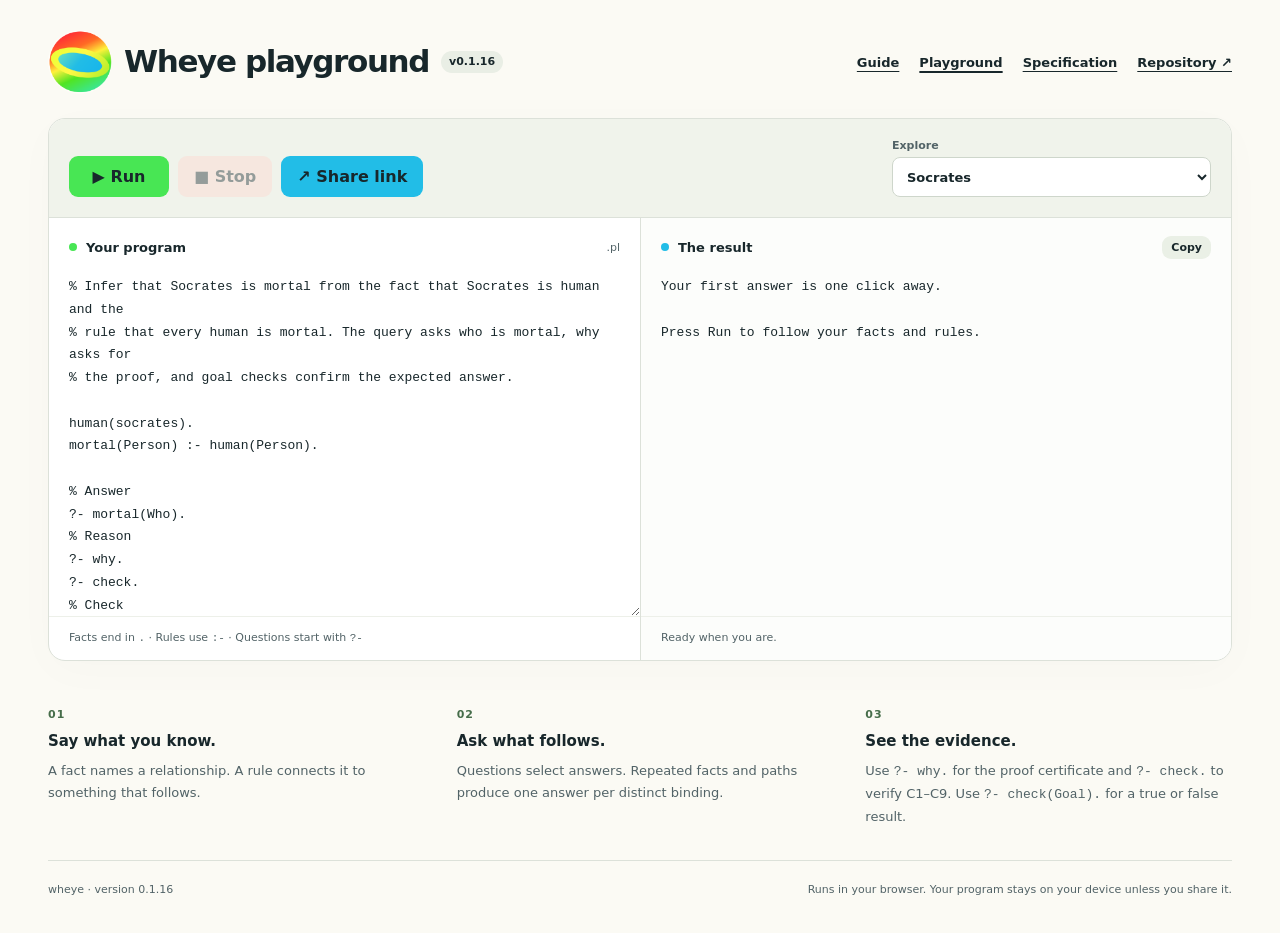
==== commit d69dfbef: "Release v0.1.16" ====
--- a/playground.html
+++ b/playground.html
@@ -11,7 +11,7 @@
 <body>
   <main>
     <header class="masthead">
-      <a class="brand" href="./" aria-label="wheye home"><img src="assets/eye.png" width="64" height="64" alt=""><span class="brand-copy"><span class="brand-name">Wheye playground<span class="version" id="version">v0.1.15</span></span></span></a>
+      <a class="brand" href="./" aria-label="wheye home"><img src="assets/eye.png" width="64" height="64" alt=""><span class="brand-copy"><span class="brand-name">Wheye playground<span class="version" id="version">v0.1.16</span></span></span></a>
       <nav class="site-nav" aria-label="Project">
         <a href="https://eyereasoner.github.io/wheye/">Guide</a>
         <a href="https://eyereasoner.github.io/wheye/playground/" aria-current="page">Playground</a>
@@ -150,7 +150,7 @@
       <article><span class="number">02</span><h2>Ask what follows.</h2><p>Questions select answers. Repeated facts and paths produce one answer per distinct binding.</p></article>
       <article><span class="number">03</span><h2>See the evidence.</h2><p>Use <code>?- why.</code> for the proof certificate and <code>?- check.</code> to verify C1–C9. Use <code>?- check(Goal).</code> for a true or false result.</p></article>
     </section>
-    <footer><span>wheye · version 0.1.15</span><span>Runs in your browser. Your program stays on your device unless you share it.</span></footer>
+    <footer><span>wheye · version 0.1.16</span><span>Runs in your browser. Your program stays on your device unless you share it.</span></footer>
   </main>
   <script type="module" src="playground.js"></script>
 </body>
